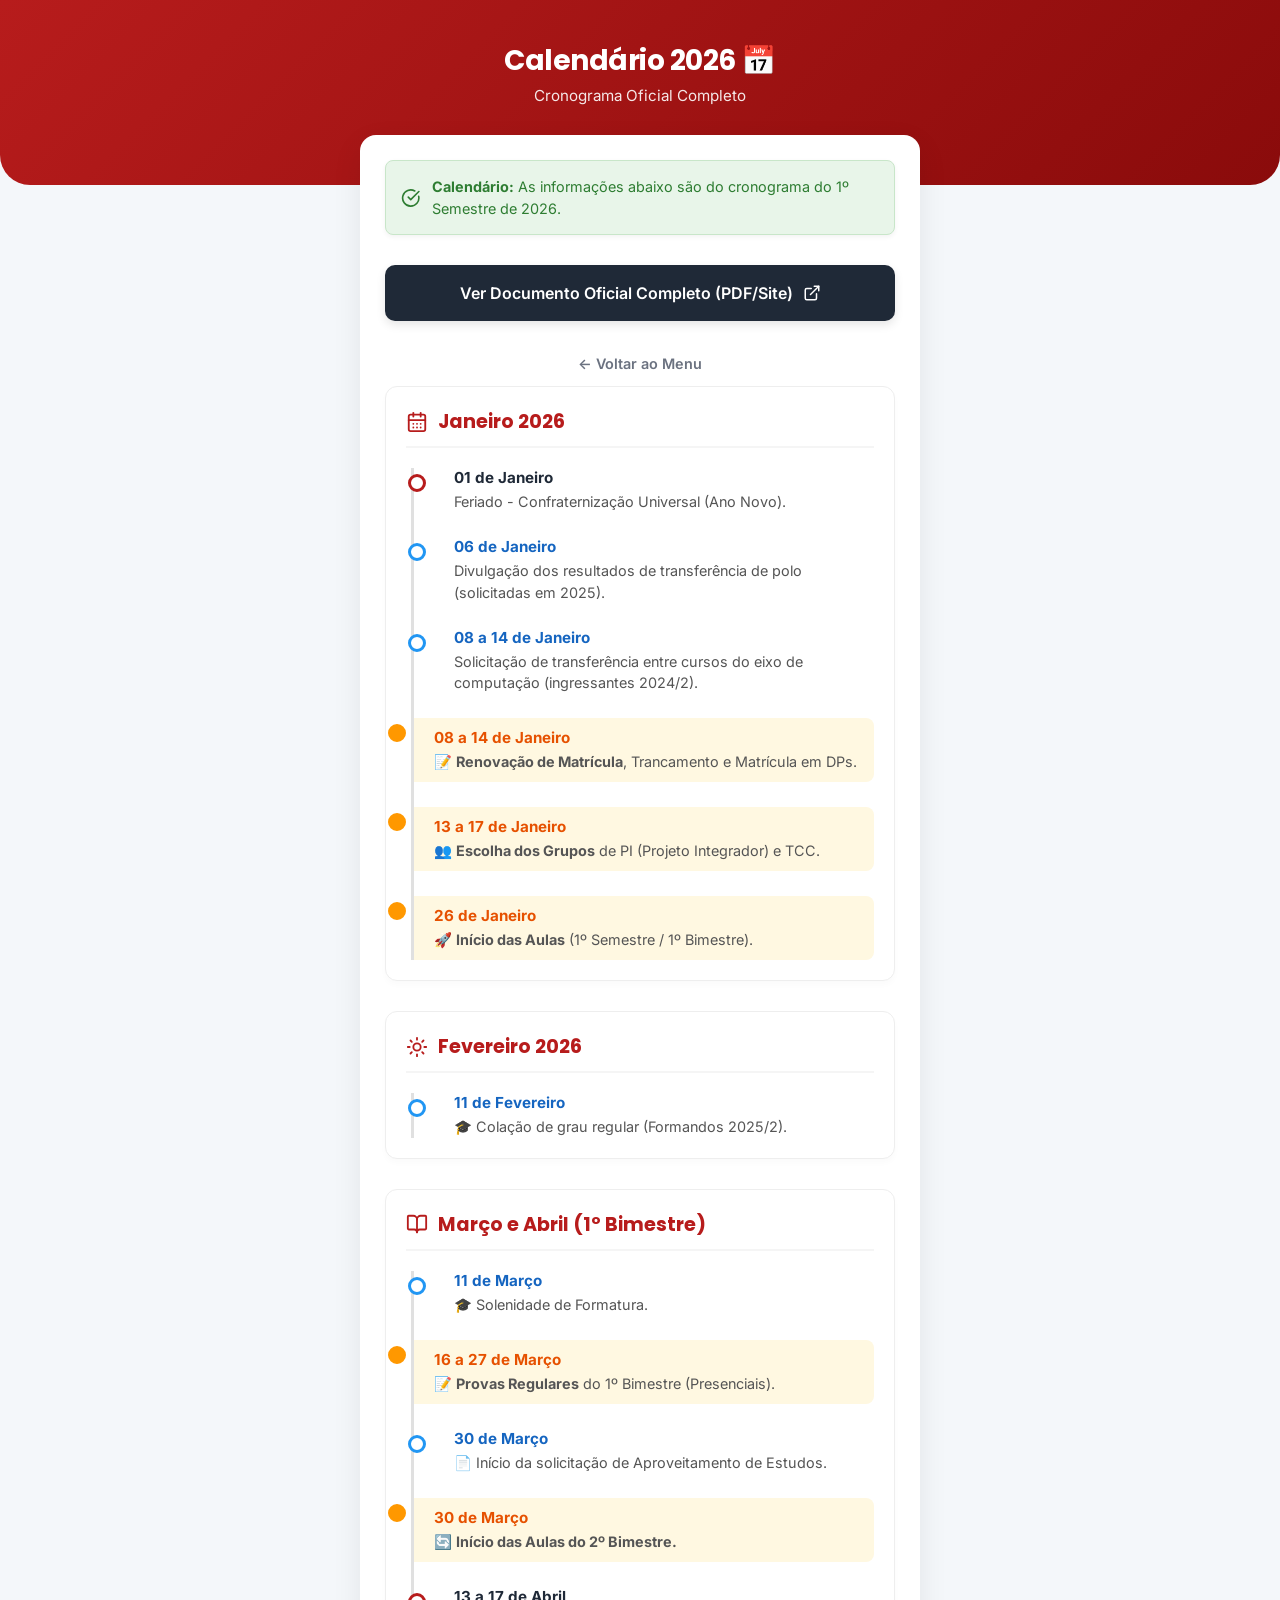
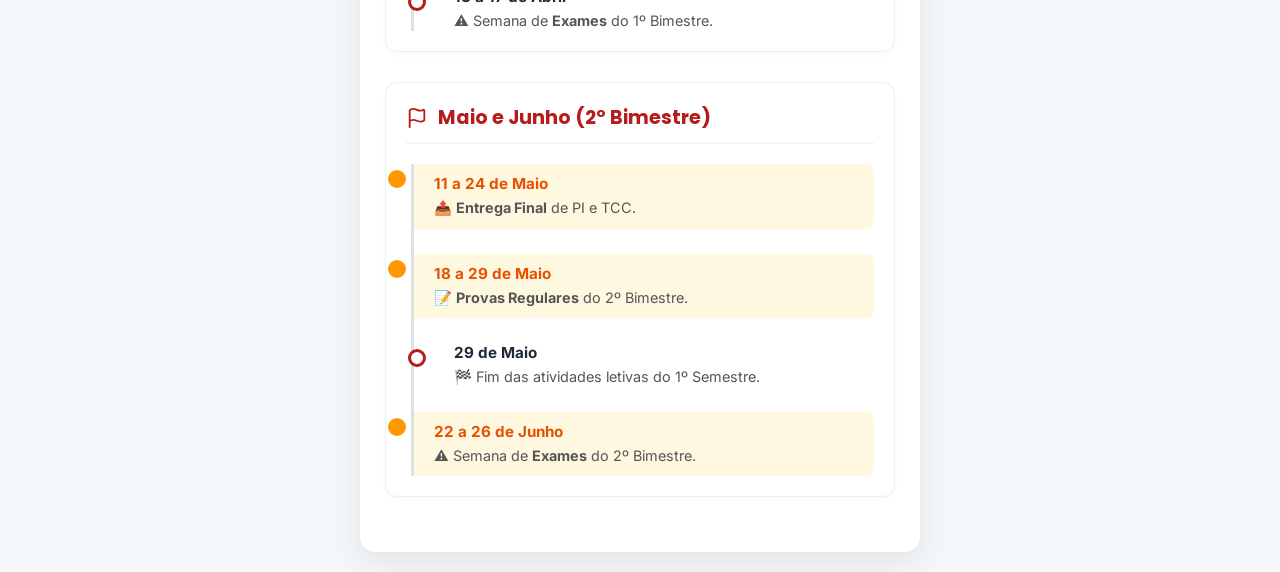
==== UniPWA/calendario.html @ aa764509 "Add files via upload" ====
<!DOCTYPE html>
<html lang="pt-br">
<head>
    <meta charset="UTF-8">
    <meta name="viewport" content="width=device-width, initial-scale=1.0">
    
    <title>Calendário Acadêmico Univesp 2026 - Datas, Prazos e Matrículas</title>
    <meta name="description" content="Calendário Acadêmico 2026 da Univesp completo. Datas de renovação de matrícula, escolha de grupos de PI, provas, exames e início das aulas.">
    <meta name="keywords" content="Calendário Univesp 2026, Renovação de Matrícula Univesp, Datas Provas, Escolha Grupo PI, Início Aulas 2026">
    <meta name="author" content="Univesp Calculadora">
    <meta name="robots" content="index, follow">
    <link rel="canonical" href="https://univespcalculadora.netlify.app/calendario.html">

    <meta property="og:type" content="article">
    <meta property="og:url" content="https://univespcalculadora.netlify.app/calendario.html">
    <meta property="og:title" content="Calendário Univesp 2026 - Oficial e Completo">
    <meta property="og:description" content="Confira todas as datas: Matrículas, PI, Provas e Exames de 2026.">
    <meta property="og:image" content="https://univespcalculadora.netlify.app/Univesplogo.webp">

    <link rel="icon" type="image/webp" href="Univesplogo.webp">
    <meta name="theme-color" content="#b71c1c">

    <link rel="preconnect" href="https://fonts.googleapis.com">
    <link href="https://fonts.googleapis.com/css2?family=Inter:wght@400;500;600&family=Poppins:wght@500;600;700&display=swap" rel="stylesheet">

    <script src="lucide.js"></script>
    <link rel="stylesheet" href="style.css">

    <style>
        /* CSS ESPECÍFICO DO CALENDÁRIO */
        
        .alert-box {
            background-color: #e8f5e9;
            border: 1px solid #c8e6c9;
            color: #2e7d32;
            padding: 15px;
            border-radius: 8px;
            font-size: 0.9rem;
            display: flex;
            gap: 12px;
            align-items: center;
            margin-bottom: 30px;
            text-align: left;
            line-height: 1.5;
            box-shadow: 0 2px 5px rgba(0,0,0,0.05);
        }

        .bimestre-block {
            background: #fff;
            border: 1px solid #eee;
            border-radius: 12px;
            padding: 20px;
            margin-bottom: 30px;
            text-align: left;
            box-shadow: 0 4px 6px rgba(0,0,0,0.02);
        }

        .bimestre-header {
            display: flex;
            align-items: center;
            gap: 10px;
            margin-bottom: 20px;
            color: var(--primary);
            font-family: 'Poppins', sans-serif;
            font-weight: 700;
            font-size: 1.2rem;
            border-bottom: 2px solid #f5f5f5;
            padding-bottom: 10px;
        }

        .timeline {
            position: relative;
            padding-left: 20px;
            border-left: 3px solid #e0e0e0;
            margin-left: 5px;
        }

        .event-item {
            position: relative;
            margin-bottom: 25px;
            padding-left: 20px;
        }
        
        .event-item:last-child { margin-bottom: 0; }

        /* Marcador da linha do tempo */
        .event-item::before {
            content: '';
            position: absolute;
            left: -26px;
            top: 6px;
            width: 12px;
            height: 12px;
            background-color: #fff;
            border: 3px solid var(--primary);
            border-radius: 50%;
            z-index: 2;
        }

        .event-date {
            font-weight: 700;
            font-size: 0.95rem;
            color: var(--text-main);
            display: block;
            margin-bottom: 4px;
        }

        .event-desc {
            font-size: 0.9rem;
            color: #555;
            line-height: 1.4;
        }

        /* Tipos de Eventos */
        .event-item.important::before {
            background-color: #ff9800;
            border-color: #ff9800;
        }
        .event-item.important .event-date { color: #e65100; }
        .event-item.important { background-color: #fff8e1; padding: 10px 10px 10px 20px; border-radius: 0 8px 8px 0; margin-left: -20px; width: calc(100% + 20px); }

        .event-item.admin::before { border-color: #2196f3; }
        .event-item.admin .event-date { color: #1565c0; }

        .btn-official {
            background-color: var(--text-main);
            color: white;
            width: 100%;
            padding: 16px;
            border-radius: 10px;
            font-weight: 600;
            display: flex;
            align-items: center;
            justify-content: center;
            gap: 10px;
            text-decoration: none;
            margin-top: 30px;
            transition: all 0.2s;
            box-shadow: 0 4px 10px rgba(0,0,0,0.1);
        }
        .btn-official:hover { background-color: #000; transform: translateY(-2px); }
    </style>

    <script type="application/ld+json">
    {
      "@context": "https://schema.org",
      "@type": "Schedule",
      "name": "Calendário Acadêmico Univesp 2026",
      "description": "Cronograma oficial completo do ano letivo 2026 da Univesp.",
      "event": [
        { "@type": "EducationEvent", "name": "Ano Novo", "startDate": "2026-01-01", "description": "Feriado Nacional" },
        { "@type": "EducationEvent", "name": "Resultados Transferência Polo", "startDate": "2026-01-06", "description": "Divulgação dos resultados" },
        { "@type": "EducationEvent", "name": "Renovação de Matrícula e DPs", "startDate": "2026-01-08", "endDate": "2026-01-14", "description": "Prazo administrativo importante" },
        { "@type": "EducationEvent", "name": "Escolha de Grupos PI/TCC", "startDate": "2026-01-13", "endDate": "2026-01-17", "description": "Definição de grupos" },
        { "@type": "EducationEvent", "name": "Colação de Grau 2025/1", "startDate": "2026-01-21", "description": "Colação de grau extraordinária" },
        { "@type": "EducationEvent", "name": "Início das Aulas 2026", "startDate": "2026-01-26", "description": "Início do 1º Semestre Letivo" },
        { "@type": "EducationEvent", "name": "Provas Regulares 1º Bimestre", "startDate": "2026-03-16", "endDate": "2026-03-27", "description": "Avaliações presenciais do 1º bimestre" },
        { "@type": "EducationEvent", "name": "Provas Regulares 2º Bimestre", "startDate": "2026-05-18", "endDate": "2026-05-29", "description": "Avaliações presenciais do 2º bimestre" }
      ]
    }
    </script>
    
    <script>
      window.OneSignalDeferred = window.OneSignalDeferred || [];
      OneSignalDeferred.push(function(OneSignal) {
        OneSignal.init({
          appId: "c322be8d-cbcd-40a0-b928-5b3fff29e3ed",
          safari_web_id: "web.onesignal.auto.xxxxx",
          notifyButton: {
            enable: true,
            size: 'medium',
            theme: 'default',
            position: 'bottom-right',
            showCredit: false,
            text: {
                'tip.state.unsubscribed': 'Receber lembretes de prazos',
                'tip.state.subscribed': 'Você está inscrito nos lembretes',
                'tip.state.blocked': 'Você bloqueou as notificações',
                'message.action.subscribed': 'Obrigado por se inscrever!',
                'message.action.resubscribed': 'Você está inscrito novamente.',
                'message.action.unsubscribed': 'Você não receberá mais lembretes.',
                'dialog.main.title': 'Gerenciar Notificações',
                'dialog.main.button.subscribe': 'INSCREVER',
                'dialog.main.button.unsubscribe': 'SAIR',
                'dialog.blocked.title': 'Desbloquear Notificações',
                'dialog.blocked.message': 'Siga as instruções para permitir as notificações.'
            }
          },
          allowLocalhostAsSecureOrigin: true,
        });
      });
    </script>

    <script async src="https://www.googletagmanager.com/gtag/js?id=G-JT80KW5HKK"></script>
    <script>
      window.dataLayer = window.dataLayer || [];
      function gtag(){dataLayer.push(arguments);}
      gtag('js', new Date());

      gtag('config', 'G-JT80KW5HKK');

      window.addEventListener('appinstalled', () => {
        gtag('event', 'pwa_install', { 
            'event_category': 'App', 
            'event_label': 'Instalacao_Sucesso',
            'value': 1
        });
      });
    </script>



</head>
<body>

    <header>
        <h1>Calendário 2026 📅</h1>
        <p>Cronograma Oficial Completo</p>
    </header>

    <div class="container">
        <div class="calc-container">

            <div class="alert-box">
                <i data-lucide="check-circle" width="24"></i>
                <div>
                    <strong>Calendário:</strong> As informações abaixo são do cronograma do 1º Semestre de 2026.
                </div>
            </div>

            <a href="https://apps.univesp.br/manual-do-aluno/calendario-academico/2026/" target="_blank" class="btn-official">
                Ver Documento Oficial Completo (PDF/Site) <i data-lucide="external-link" width="18"></i>
            </a>

            <button onclick="window.location.href='index.html'" class="btn-back">← Voltar ao Menu</button>

            <div class="bimestre-block">
                <div class="bimestre-header">
                    <i data-lucide="calendar-days" width="22"></i>
                    Janeiro 2026
                </div>
                <div class="timeline">
                    <div class="event-item">
                        <span class="event-date">01 de Janeiro</span>
                        <span class="event-desc">Feriado - Confraternização Universal (Ano Novo).</span>
                    </div>
                    <div class="event-item admin">
                        <span class="event-date">06 de Janeiro</span>
                        <span class="event-desc">Divulgação dos resultados de transferência de polo (solicitadas em 2025).</span>
                    </div>
                    <div class="event-item admin">
                        <span class="event-date">08 a 14 de Janeiro</span>
                        <span class="event-desc">Solicitação de transferência entre cursos do eixo de computação (ingressantes 2024/2).</span>
                    </div>
                    <div class="event-item important">
                        <span class="event-date">08 a 14 de Janeiro</span>
                        <span class="event-desc">📝 <strong>Renovação de Matrícula</strong>, Trancamento e Matrícula em DPs.</span>
                    </div>
                    <div class="event-item important">
                        <span class="event-date">13 a 17 de Janeiro</span>
                        <span class="event-desc">👥 <strong>Escolha dos Grupos</strong> de PI (Projeto Integrador) e TCC.</span>
                    </div>
                    <div class="event-item important">
                        <span class="event-date">26 de Janeiro</span>
                        <span class="event-desc">🚀 <strong>Início das Aulas</strong> (1º Semestre / 1º Bimestre).</span>
                    </div>
                </div>
            </div>

            <div class="bimestre-block">
                <div class="bimestre-header">
                    <i data-lucide="sun" width="22"></i>
                    Fevereiro 2026
                </div>
                <div class="timeline">
                    <div class="event-item admin">
                        <span class="event-date">11 de Fevereiro</span>
                        <span class="event-desc">🎓 Colação de grau regular (Formandos 2025/2).</span>
                    </div>
                </div>
            </div>

            <div class="bimestre-block">
                <div class="bimestre-header">
                    <i data-lucide="book-open" width="22"></i>
                    Março e Abril (1º Bimestre)
                </div>
                <div class="timeline">
                    <div class="event-item admin">
                        <span class="event-date">11 de Março</span>
                        <span class="event-desc">🎓 Solenidade de Formatura.</span>
                    </div>
                    <div class="event-item important">
                        <span class="event-date">16 a 27 de Março</span>
                        <span class="event-desc">📝 <strong>Provas Regulares</strong> do 1º Bimestre (Presenciais).</span>
                    </div>
                    <div class="event-item admin">
                        <span class="event-date">30 de Março</span>
                        <span class="event-desc">📄 Início da solicitação de Aproveitamento de Estudos.</span>
                    </div>
                    <div class="event-item important">
                        <span class="event-date">30 de Março</span>
                        <span class="event-desc">🔄 <strong>Início das Aulas do 2º Bimestre.</strong></span>
                    </div>
                    <div class="event-item">
                        <span class="event-date">13 a 17 de Abril</span>
                        <span class="event-desc">⚠️ Semana de <strong>Exames</strong> do 1º Bimestre.</span>
                    </div>
                </div>
            </div>

            <div class="bimestre-block">
                <div class="bimestre-header">
                    <i data-lucide="flag" width="22"></i>
                    Maio e Junho (2º Bimestre)
                </div>
                <div class="timeline">
                    <div class="event-item important">
                        <span class="event-date">11 a 24 de Maio</span>
                        <span class="event-desc">📤 <strong>Entrega Final</strong> de PI e TCC.</span>
                    </div>
                    <div class="event-item important">
                        <span class="event-date">18 a 29 de Maio</span>
                        <span class="event-desc">📝 <strong>Provas Regulares</strong> do 2º Bimestre.</span>
                    </div>
                    <div class="event-item">
                        <span class="event-date">29 de Maio</span>
                        <span class="event-desc">🏁 Fim das atividades letivas do 1º Semestre.</span>
                    </div>
                    <div class="event-item important">
                        <span class="event-date">22 a 26 de Junho</span>
                        <span class="event-desc">⚠️ Semana de <strong>Exames</strong> do 2º Bimestre.</span>
                    </div>
                </div>
            </div>

        </div>
    </div>

    <script>
    lucide.createIcons();
    </script>

</body>
</html>
---- UniPWA/style.css ----
:root {
    --primary: #b71c1c;
    --primary-gradient: linear-gradient(135deg, #b71c1c 0%, #8a0b0b 100%);
    --secondary: #ff5252;
    --bg-color: #f4f7fa;
    --card-bg: #ffffff;
    --text-main: #1f2937;
    --text-muted: #6b7280;
    --shadow-sm: 0 2px 8px rgba(0,0,0,0.04);
    --shadow-md: 0 10px 30px rgba(0,0,0,0.08);
    --radius: 16px;
    --success-bg: #d4edda;
    --success-text: #155724;
    --error-bg: #f8d7da;
    --error-text: #721c24;
}

* { box-sizing: border-box; margin: 0; padding: 0; -webkit-tap-highlight-color: transparent; }

body {
    font-family: 'Inter', sans-serif;
    background-color: var(--bg-color);
    color: var(--text-main);
    min-height: 100vh;
    display: flex;
    flex-direction: column;
}

/* --- Header Moderno (Ajustado para não sobrepor) --- */
header {
    background: var(--primary-gradient);
    color: white;
    /* Aumentei o ultimo valor (bottom) para 80px para dar espaço ao card */
    padding: 40px 24px 80px; 
    border-bottom-left-radius: 30px;
    border-bottom-right-radius: 30px;
    text-align: left;
    position: relative;
    z-index: 1;
}

header h1 { 
    font-family: 'Poppins', sans-serif;
    font-size: 1.75rem; 
    font-weight: 700;
    margin-bottom: 4px;
    letter-spacing: -0.5px;
}

header p { opacity: 0.9; font-size: 0.95rem; font-weight: 400; }

/* --- Containers --- */
.container {
    flex: 1;
    padding: 0 20px 20px;
    max-width: 600px;
    margin: -40px auto 0; /* Puxa o conteúdo um pouco pra cima */
    width: 100%;
    position: relative;
    z-index: 2;
}

/* Container específico para calculadoras */
.calc-container {
    background-color: var(--card-bg);
    padding: 25px;
    border-radius: var(--radius);
    box-shadow: var(--shadow-md);
    text-align: center;
    /* REMOVIDO o margin-top negativo extra que causava o bug */
    margin-top: 0; 
}

/* --- Menu (Mantido) --- */
#install-btn { display: none; background: #10b981; color: white; border: none; padding: 16px; border-radius: var(--radius); width: 100%; margin-bottom: 20px; font-family: 'Poppins', sans-serif; font-weight: 600; cursor: pointer; box-shadow: 0 8px 20px rgba(16, 185, 129, 0.3); align-items: center; justify-content: center; gap: 10px; transition: transform 0.2s; animation: pulse 2s infinite; }
@keyframes pulse { 0% { box-shadow: 0 0 0 0 rgba(16, 185, 129, 0.4); } 70% { box-shadow: 0 0 0 10px rgba(16, 185, 129, 0); } 100% { box-shadow: 0 0 0 0 rgba(16, 185, 129, 0); } }
#install-btn:active { transform: scale(0.98); }

.menu-grid { display: grid; grid-template-columns: repeat(2, 1fr); gap: 16px; }
.menu-item { background: var(--card-bg); border-radius: var(--radius); padding: 24px 16px; text-decoration: none; color: var(--text-main); display: flex; flex-direction: column; align-items: center; justify-content: center; box-shadow: var(--shadow-sm); border: 1px solid rgba(255,255,255,0.5); transition: all 0.3s cubic-bezier(0.25, 0.8, 0.25, 1); text-align: center; height: 140px; position: relative; overflow: hidden; }
.menu-item:hover { transform: translateY(-5px); box-shadow: var(--shadow-md); }
.menu-item:active { transform: scale(0.98); }
.icon-box { width: 50px; height: 50px; background: #fff0f0; border-radius: 14px; display: flex; align-items: center; justify-content: center; margin-bottom: 12px; transition: background 0.3s; }
.menu-item i { color: var(--primary); stroke-width: 2.5px; }
.menu-item span { font-weight: 600; font-size: 0.85rem; line-height: 1.3; color: var(--text-main); }
.menu-item small { display: block; font-weight: 400; color: var(--text-muted); font-size: 0.75rem; margin-top: 2px; }
.menu-item.ava .icon-box { background: #fff3e0; } .menu-item.ava i { color: #f57c00; }
.menu-item.sei .icon-box { background: #e3f2fd; } .menu-item.sei i { color: #1976d2; }
.menu-item.sae .icon-box { background: #f3e5f5; } .menu-item.sae i { color: #9c27b0; }

footer { text-align: center; padding: 30px 20px; font-size: 0.75rem; color: var(--text-muted); margin-top: auto; }
footer a { color: var(--primary); text-decoration: none; }

@media (min-width: 600px) {
    .menu-grid { grid-template-columns: repeat(3, 1fr); }
    header { text-align: center; padding-bottom: 80px; } /* Ajuste Desktop */
    .container { margin-top: -50px; }
}

/* --- Elementos da Calculadora --- */

/* Botão de Ajuda */
.btn-help-link {
    background: none; border: none; color: var(--primary); font-size: 0.85rem; font-weight: 600; cursor: pointer; display: inline-flex; align-items: center; gap: 6px; margin-bottom: 20px; padding: 8px 12px; border-radius: 8px; background-color: #fff0f0; transition: background 0.2s;
}
.btn-help-link:hover { background-color: #ffe0e0; }

.input-group { text-align: left; margin-bottom: 15px; }
.input-group label { display: block; font-weight: 600; margin-bottom: 6px; color: var(--text-main); font-size: 0.9rem; }
.input-group input { width: 100%; padding: 14px; border: 1px solid #e5e7eb; border-radius: 10px; font-size: 16px; box-sizing: border-box; background-color: #f9fafb; transition: border-color 0.2s; }
.input-group input:focus { outline: none; border-color: var(--primary); background-color: white; }

.btn-calc, .btn-simular, .btn-back { width: 100%; padding: 14px; border: none; border-radius: 10px; font-size: 1rem; font-weight: 600; cursor: pointer; margin-top: 10px; font-family: 'Inter', sans-serif; transition: opacity 0.2s; }
.btn-calc { background-color: var(--primary); color: white; }
.btn-simular { background-color: #ffb74d; color: #4e342e; }
.btn-back { background: transparent; color: var(--text-muted); margin-top: 20px; font-size: 0.9rem; }
.btn-calc:active, .btn-simular:active { opacity: 0.8; }

#resultado { margin-top: 20px; padding: 15px; border-radius: 10px; display: none; line-height: 1.5; }
.aprovado { background-color: var(--success-bg); color: var(--success-text); border: 1px solid #c3e6cb; }
.reprovado { background-color: var(--error-bg); color: var(--error-text); border: 1px solid #f5c6cb; }

/* --- MODAL (POPUP) --- */
.modal-overlay { display: none; position: fixed; top: 0; left: 0; width: 100%; height: 100%; background: rgba(0, 0, 0, 0.6); z-index: 1000; align-items: center; justify-content: center; padding: 20px; backdrop-filter: blur(3px); }
.modal-content { background: white; width: 100%; max-width: 500px; border-radius: 20px; padding: 24px; position: relative; max-height: 90vh; overflow-y: auto; box-shadow: 0 20px 40px rgba(0,0,0,0.2); animation: slideUp 0.3s ease-out; }
@keyframes slideUp { from { transform: translateY(20px); opacity: 0; } to { transform: translateY(0); opacity: 1; } }
.modal-header { display: flex; justify-content: space-between; align-items: center; margin-bottom: 16px; border-bottom: 1px solid #eee; padding-bottom: 10px; }
.modal-header h3 { font-size: 1.1rem; color: var(--text-main); font-weight: 700; }
.close-modal { background: none; border: none; font-size: 1.5rem; color: var(--text-muted); cursor: pointer; line-height: 1; }
.modal-body p { margin-bottom: 8px; font-weight: 600; color: var(--primary); font-size: 0.9rem; margin-top: 12px; }
.tutorial-img { width: 100%; border-radius: 8px; border: 1px solid #eee; margin-bottom: 5px; }


/* Botão de Instalar (PWA) */
#install-btn {
    display: none; /* Começa oculto, o JS torna visível se for instalável */
    background: #10b981; /* Verde */
    color: white;
    border: none;
    padding: 16px;
    border-radius: var(--radius);
    width: 100%;
    margin-bottom: 20px;
    font-family: 'Poppins', sans-serif;
    font-weight: 600;
    cursor: pointer;
    box-shadow: 0 8px 20px rgba(16, 185, 129, 0.3);
    align-items: center; /* Alinha ícone e texto */
    justify-content: center;
    gap: 10px;
    transition: transform 0.2s;
    animation: pulse 2s infinite;
}

/* Animação de pulso suave */
@keyframes pulse {
    0% { box-shadow: 0 0 0 0 rgba(16, 185, 129, 0.4); }
    70% { box-shadow: 0 0 0 10px rgba(16, 185, 129, 0); }
    100% { box-shadow: 0 0 0 0 rgba(16, 185, 129, 0); }
}

#install-btn:active { transform: scale(0.98); }
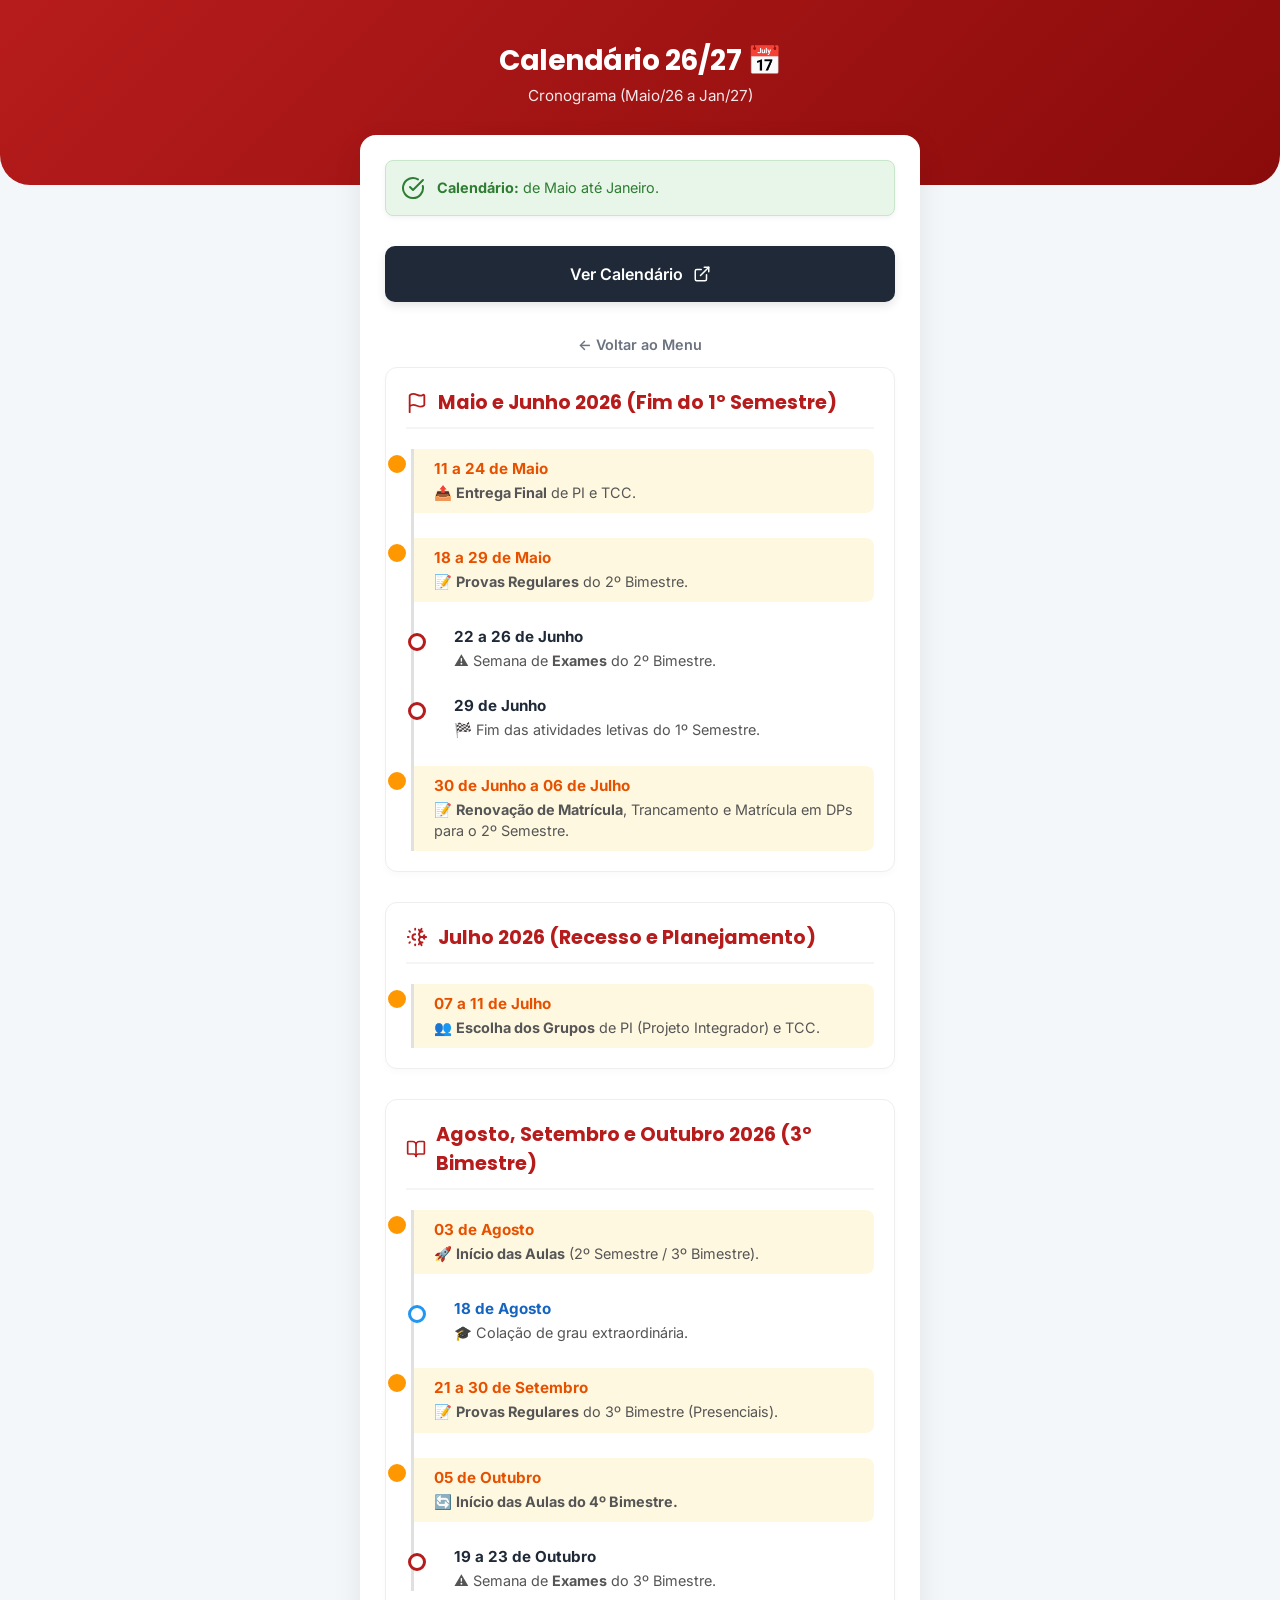
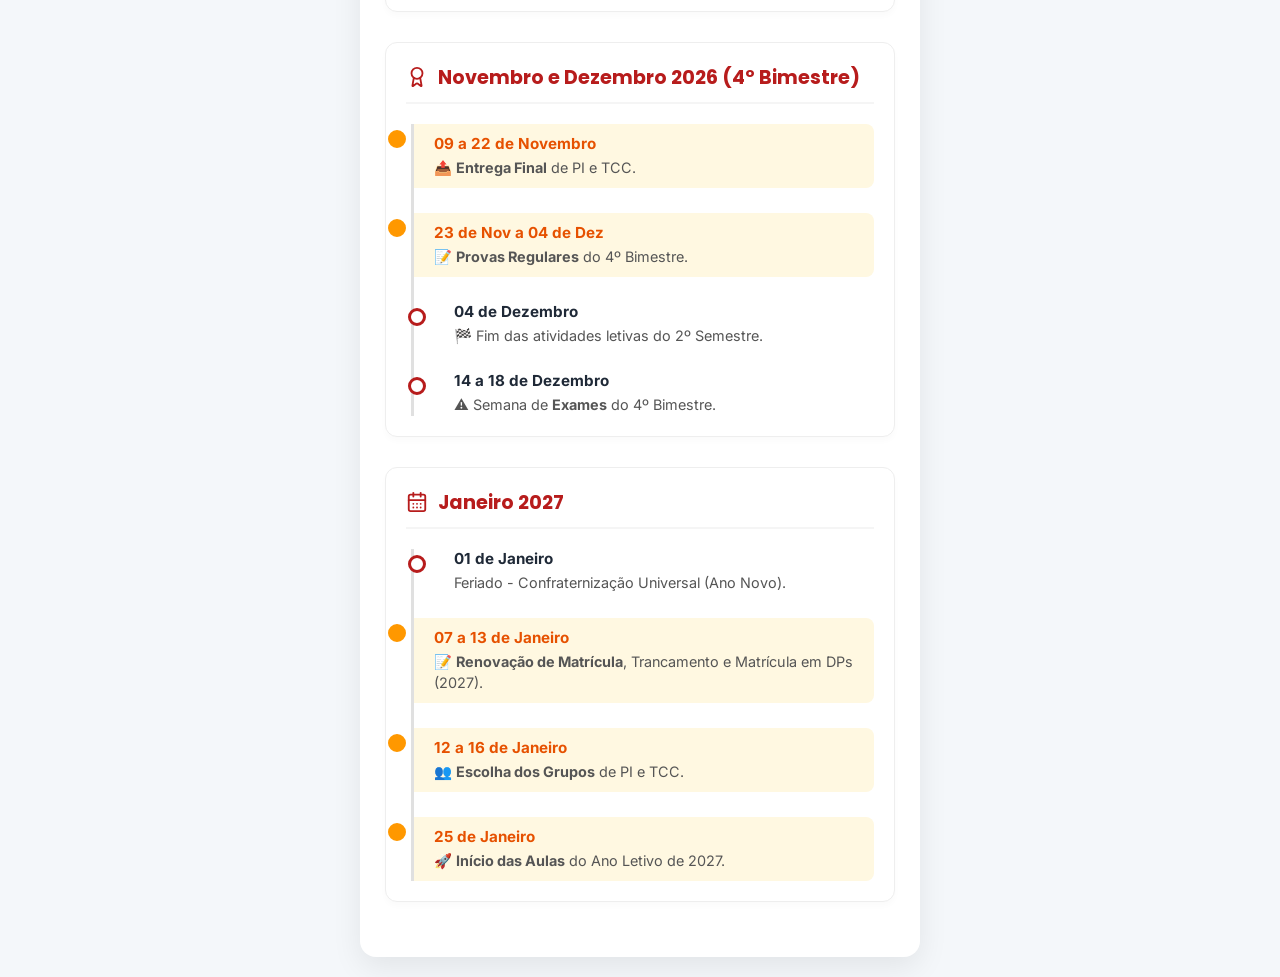
==== commit 84d4114b: "Add files via upload" ====
--- a/UniPWA/calendario.html
+++ b/UniPWA/calendario.html
@@ -4,17 +4,17 @@
     <meta charset="UTF-8">
     <meta name="viewport" content="width=device-width, initial-scale=1.0">
     
-    <title>Calendário Acadêmico Univesp 2026 - Datas, Prazos e Matrículas</title>
-    <meta name="description" content="Calendário Acadêmico 2026 da Univesp completo. Datas de renovação de matrícula, escolha de grupos de PI, provas, exames e início das aulas.">
-    <meta name="keywords" content="Calendário Univesp 2026, Renovação de Matrícula Univesp, Datas Provas, Escolha Grupo PI, Início Aulas 2026">
+    <title>Calendário Acadêmico Univesp 26/27 - Datas, Prazos e Matrículas</title>
+    <meta name="description" content="Calendário Acadêmico 2026/2027 da Univesp completo. Datas de renovação de matrícula, escolha de grupos de PI, provas, exames e início das aulas.">
+    <meta name="keywords" content="Calendário Univesp 2026, Calendário Univesp 2027, Renovação de Matrícula Univesp, Datas Provas, Escolha Grupo PI, Início Aulas">
     <meta name="author" content="Univesp Calculadora">
     <meta name="robots" content="index, follow">
     <link rel="canonical" href="https://univespcalculadora.netlify.app/calendario.html">
 
     <meta property="og:type" content="article">
     <meta property="og:url" content="https://univespcalculadora.netlify.app/calendario.html">
-    <meta property="og:title" content="Calendário Univesp 2026 - Oficial e Completo">
-    <meta property="og:description" content="Confira todas as datas: Matrículas, PI, Provas e Exames de 2026.">
+    <meta property="og:title" content="Calendário Univesp 26/27 - Oficial e Completo">
+    <meta property="og:description" content="Confira todas as datas: Matrículas, PI, Provas e Exames a partir de Maio de 2026 até Janeiro de 2027.">
     <meta property="og:image" content="https://univespcalculadora.netlify.app/Univesplogo.webp">
 
     <link rel="icon" type="image/webp" href="Univesplogo.webp">
@@ -145,17 +145,17 @@
     {
       "@context": "https://schema.org",
       "@type": "Schedule",
-      "name": "Calendário Acadêmico Univesp 2026",
-      "description": "Cronograma oficial completo do ano letivo 2026 da Univesp.",
+      "name": "Calendário Acadêmico Univesp 26/27",
+      "description": "Cronograma projetado do ano letivo de Maio de 2026 a Janeiro de 2027.",
       "event": [
-        { "@type": "EducationEvent", "name": "Ano Novo", "startDate": "2026-01-01", "description": "Feriado Nacional" },
-        { "@type": "EducationEvent", "name": "Resultados Transferência Polo", "startDate": "2026-01-06", "description": "Divulgação dos resultados" },
-        { "@type": "EducationEvent", "name": "Renovação de Matrícula e DPs", "startDate": "2026-01-08", "endDate": "2026-01-14", "description": "Prazo administrativo importante" },
-        { "@type": "EducationEvent", "name": "Escolha de Grupos PI/TCC", "startDate": "2026-01-13", "endDate": "2026-01-17", "description": "Definição de grupos" },
-        { "@type": "EducationEvent", "name": "Colação de Grau 2025/1", "startDate": "2026-01-21", "description": "Colação de grau extraordinária" },
-        { "@type": "EducationEvent", "name": "Início das Aulas 2026", "startDate": "2026-01-26", "description": "Início do 1º Semestre Letivo" },
-        { "@type": "EducationEvent", "name": "Provas Regulares 1º Bimestre", "startDate": "2026-03-16", "endDate": "2026-03-27", "description": "Avaliações presenciais do 1º bimestre" },
-        { "@type": "EducationEvent", "name": "Provas Regulares 2º Bimestre", "startDate": "2026-05-18", "endDate": "2026-05-29", "description": "Avaliações presenciais do 2º bimestre" }
+        { "@type": "EducationEvent", "name": "Entrega Final PI", "startDate": "2026-05-11", "endDate": "2026-05-24", "description": "Entrega final 1º semestre" },
+        { "@type": "EducationEvent", "name": "Provas 2º Bimestre", "startDate": "2026-05-18", "endDate": "2026-05-29", "description": "Avaliações presenciais" },
+        { "@type": "EducationEvent", "name": "Renovação 2º Semestre", "startDate": "2026-06-30", "endDate": "2026-07-06", "description": "Matrículas para 2026/2" },
+        { "@type": "EducationEvent", "name": "Início Aulas 2º Semestre", "startDate": "2026-08-03", "description": "Volta às aulas" },
+        { "@type": "EducationEvent", "name": "Provas 3º Bimestre", "startDate": "2026-09-21", "endDate": "2026-09-30", "description": "Avaliações presenciais" },
+        { "@type": "EducationEvent", "name": "Provas 4º Bimestre", "startDate": "2026-11-23", "endDate": "2026-12-04", "description": "Avaliações finais de 2026" },
+        { "@type": "EducationEvent", "name": "Ano Novo 2027", "startDate": "2027-01-01", "description": "Feriado Nacional" },
+        { "@type": "EducationEvent", "name": "Início Aulas 2027", "startDate": "2027-01-25", "description": "Início do 1º Semestre de 2027" }
       ]
     }
     </script>
@@ -208,14 +208,12 @@
       });
     </script>
 
-
-
 </head>
 <body>
 
     <header>
-        <h1>Calendário 2026 📅</h1>
-        <p>Cronograma Oficial Completo</p>
+        <h1>Calendário 26/27 📅</h1>
+        <p>Cronograma (Maio/26 a Jan/27)</p>
     </header>
 
     <div class="container">
@@ -224,112 +222,133 @@
             <div class="alert-box">
                 <i data-lucide="check-circle" width="24"></i>
                 <div>
-                    <strong>Calendário:</strong> As informações abaixo são do cronograma do 1º Semestre de 2026.
-                </div>
-            </div>
-
-            <a href="https://apps.univesp.br/manual-do-aluno/calendario-academico/2026/" target="_blank" class="btn-official">
-                Ver Documento Oficial Completo (PDF/Site) <i data-lucide="external-link" width="18"></i>
+                    <strong>Calendário:</strong> de Maio até Janeiro.
+                </div>
+            </div>
+
+            <a href="https://apps.univesp.br/manual-do-aluno/calendario-academico/" target="_blank" class="btn-official">
+                Ver Calendário <i data-lucide="external-link" width="18"></i>
             </a>
 
             <button onclick="window.location.href='index.html'" class="btn-back">← Voltar ao Menu</button>
 
             <div class="bimestre-block">
                 <div class="bimestre-header">
+                    <i data-lucide="flag" width="22"></i>
+                    Maio e Junho 2026 (Fim do 1º Semestre)
+                </div>
+                <div class="timeline">
+                    <div class="event-item important">
+                        <span class="event-date">11 a 24 de Maio</span>
+                        <span class="event-desc">📤 <strong>Entrega Final</strong> de PI e TCC.</span>
+                    </div>
+                    <div class="event-item important">
+                        <span class="event-date">18 a 29 de Maio</span>
+                        <span class="event-desc">📝 <strong>Provas Regulares</strong> do 2º Bimestre.</span>
+                    </div>
+                    <div class="event-item">
+                        <span class="event-date">22 a 26 de Junho</span>
+                        <span class="event-desc">⚠️ Semana de <strong>Exames</strong> do 2º Bimestre.</span>
+                    </div>
+                    <div class="event-item">
+                        <span class="event-date">29 de Junho</span>
+                        <span class="event-desc">🏁 Fim das atividades letivas do 1º Semestre.</span>
+                    </div>
+                    <div class="event-item important">
+                        <span class="event-date">30 de Junho a 06 de Julho</span>
+                        <span class="event-desc">📝 <strong>Renovação de Matrícula</strong>, Trancamento e Matrícula em DPs para o 2º Semestre.</span>
+                    </div>
+                </div>
+            </div>
+
+            <div class="bimestre-block">
+                <div class="bimestre-header">
+                    <i data-lucide="sun-snow" width="22"></i>
+                    Julho 2026 (Recesso e Planejamento)
+                </div>
+                <div class="timeline">
+                    <div class="event-item important">
+                        <span class="event-date">07 a 11 de Julho</span>
+                        <span class="event-desc">👥 <strong>Escolha dos Grupos</strong> de PI (Projeto Integrador) e TCC.</span>
+                    </div>
+                </div>
+            </div>
+
+            <div class="bimestre-block">
+                <div class="bimestre-header">
+                    <i data-lucide="book-open" width="22"></i>
+                    Agosto, Setembro e Outubro 2026 (3º Bimestre)
+                </div>
+                <div class="timeline">
+                    <div class="event-item important">
+                        <span class="event-date">03 de Agosto</span>
+                        <span class="event-desc">🚀 <strong>Início das Aulas</strong> (2º Semestre / 3º Bimestre).</span>
+                    </div>
+                    <div class="event-item admin">
+                        <span class="event-date">18 de Agosto</span>
+                        <span class="event-desc">🎓 Colação de grau extraordinária.</span>
+                    </div>
+                    <div class="event-item important">
+                        <span class="event-date">21 a 30 de Setembro</span>
+                        <span class="event-desc">📝 <strong>Provas Regulares</strong> do 3º Bimestre (Presenciais).</span>
+                    </div>
+                    <div class="event-item important">
+                        <span class="event-date">05 de Outubro</span>
+                        <span class="event-desc">🔄 <strong>Início das Aulas do 4º Bimestre.</strong></span>
+                    </div>
+                    <div class="event-item">
+                        <span class="event-date">19 a 23 de Outubro</span>
+                        <span class="event-desc">⚠️ Semana de <strong>Exames</strong> do 3º Bimestre.</span>
+                    </div>
+                </div>
+            </div>
+
+            <div class="bimestre-block">
+                <div class="bimestre-header">
+                    <i data-lucide="award" width="22"></i>
+                    Novembro e Dezembro 2026 (4º Bimestre)
+                </div>
+                <div class="timeline">
+                    <div class="event-item important">
+                        <span class="event-date">09 a 22 de Novembro</span>
+                        <span class="event-desc">📤 <strong>Entrega Final</strong> de PI e TCC.</span>
+                    </div>
+                    <div class="event-item important">
+                        <span class="event-date">23 de Nov a 04 de Dez</span>
+                        <span class="event-desc">📝 <strong>Provas Regulares</strong> do 4º Bimestre.</span>
+                    </div>
+                    <div class="event-item">
+                        <span class="event-date">04 de Dezembro</span>
+                        <span class="event-desc">🏁 Fim das atividades letivas do 2º Semestre.</span>
+                    </div>
+                    <div class="event-item">
+                        <span class="event-date">14 a 18 de Dezembro</span>
+                        <span class="event-desc">⚠️ Semana de <strong>Exames</strong> do 4º Bimestre.</span>
+                    </div>
+                </div>
+            </div>
+
+            <div class="bimestre-block">
+                <div class="bimestre-header">
                     <i data-lucide="calendar-days" width="22"></i>
-                    Janeiro 2026
+                    Janeiro 2027
                 </div>
                 <div class="timeline">
                     <div class="event-item">
                         <span class="event-date">01 de Janeiro</span>
                         <span class="event-desc">Feriado - Confraternização Universal (Ano Novo).</span>
                     </div>
-                    <div class="event-item admin">
-                        <span class="event-date">06 de Janeiro</span>
-                        <span class="event-desc">Divulgação dos resultados de transferência de polo (solicitadas em 2025).</span>
-                    </div>
-                    <div class="event-item admin">
-                        <span class="event-date">08 a 14 de Janeiro</span>
-                        <span class="event-desc">Solicitação de transferência entre cursos do eixo de computação (ingressantes 2024/2).</span>
-                    </div>
-                    <div class="event-item important">
-                        <span class="event-date">08 a 14 de Janeiro</span>
-                        <span class="event-desc">📝 <strong>Renovação de Matrícula</strong>, Trancamento e Matrícula em DPs.</span>
-                    </div>
-                    <div class="event-item important">
-                        <span class="event-date">13 a 17 de Janeiro</span>
-                        <span class="event-desc">👥 <strong>Escolha dos Grupos</strong> de PI (Projeto Integrador) e TCC.</span>
-                    </div>
-                    <div class="event-item important">
-                        <span class="event-date">26 de Janeiro</span>
-                        <span class="event-desc">🚀 <strong>Início das Aulas</strong> (1º Semestre / 1º Bimestre).</span>
-                    </div>
-                </div>
-            </div>
-
-            <div class="bimestre-block">
-                <div class="bimestre-header">
-                    <i data-lucide="sun" width="22"></i>
-                    Fevereiro 2026
-                </div>
-                <div class="timeline">
-                    <div class="event-item admin">
-                        <span class="event-date">11 de Fevereiro</span>
-                        <span class="event-desc">🎓 Colação de grau regular (Formandos 2025/2).</span>
-                    </div>
-                </div>
-            </div>
-
-            <div class="bimestre-block">
-                <div class="bimestre-header">
-                    <i data-lucide="book-open" width="22"></i>
-                    Março e Abril (1º Bimestre)
-                </div>
-                <div class="timeline">
-                    <div class="event-item admin">
-                        <span class="event-date">11 de Março</span>
-                        <span class="event-desc">🎓 Solenidade de Formatura.</span>
-                    </div>
-                    <div class="event-item important">
-                        <span class="event-date">16 a 27 de Março</span>
-                        <span class="event-desc">📝 <strong>Provas Regulares</strong> do 1º Bimestre (Presenciais).</span>
-                    </div>
-                    <div class="event-item admin">
-                        <span class="event-date">30 de Março</span>
-                        <span class="event-desc">📄 Início da solicitação de Aproveitamento de Estudos.</span>
-                    </div>
-                    <div class="event-item important">
-                        <span class="event-date">30 de Março</span>
-                        <span class="event-desc">🔄 <strong>Início das Aulas do 2º Bimestre.</strong></span>
-                    </div>
-                    <div class="event-item">
-                        <span class="event-date">13 a 17 de Abril</span>
-                        <span class="event-desc">⚠️ Semana de <strong>Exames</strong> do 1º Bimestre.</span>
-                    </div>
-                </div>
-            </div>
-
-            <div class="bimestre-block">
-                <div class="bimestre-header">
-                    <i data-lucide="flag" width="22"></i>
-                    Maio e Junho (2º Bimestre)
-                </div>
-                <div class="timeline">
-                    <div class="event-item important">
-                        <span class="event-date">11 a 24 de Maio</span>
-                        <span class="event-desc">📤 <strong>Entrega Final</strong> de PI e TCC.</span>
-                    </div>
-                    <div class="event-item important">
-                        <span class="event-date">18 a 29 de Maio</span>
-                        <span class="event-desc">📝 <strong>Provas Regulares</strong> do 2º Bimestre.</span>
-                    </div>
-                    <div class="event-item">
-                        <span class="event-date">29 de Maio</span>
-                        <span class="event-desc">🏁 Fim das atividades letivas do 1º Semestre.</span>
-                    </div>
-                    <div class="event-item important">
-                        <span class="event-date">22 a 26 de Junho</span>
-                        <span class="event-desc">⚠️ Semana de <strong>Exames</strong> do 2º Bimestre.</span>
+                    <div class="event-item important">
+                        <span class="event-date">07 a 13 de Janeiro</span>
+                        <span class="event-desc">📝 <strong>Renovação de Matrícula</strong>, Trancamento e Matrícula em DPs (2027).</span>
+                    </div>
+                    <div class="event-item important">
+                        <span class="event-date">12 a 16 de Janeiro</span>
+                        <span class="event-desc">👥 <strong>Escolha dos Grupos</strong> de PI e TCC.</span>
+                    </div>
+                    <div class="event-item important">
+                        <span class="event-date">25 de Janeiro</span>
+                        <span class="event-desc">🚀 <strong>Início das Aulas</strong> do Ano Letivo de 2027.</span>
                     </div>
                 </div>
             </div>
@@ -342,8 +361,4 @@
     </script>
 
 </body>
-</html>
-
-
-
-
+</html>
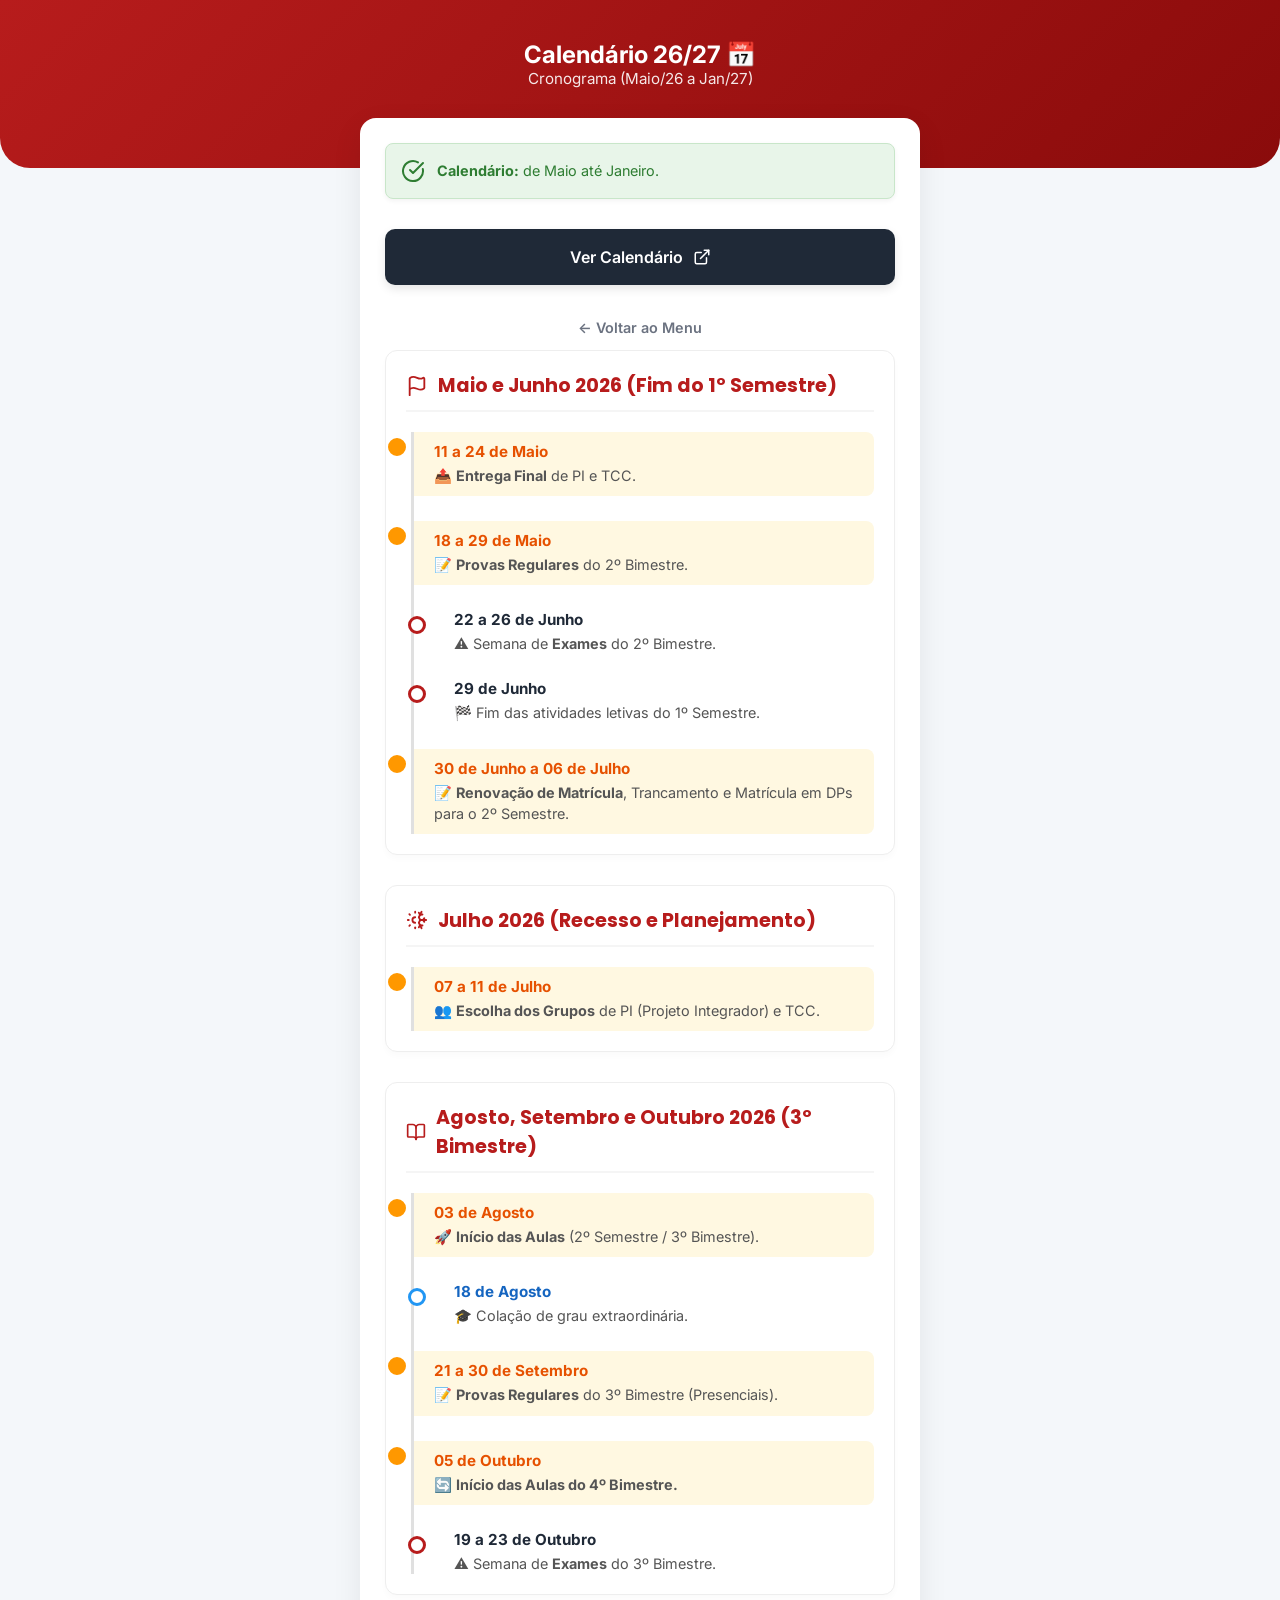
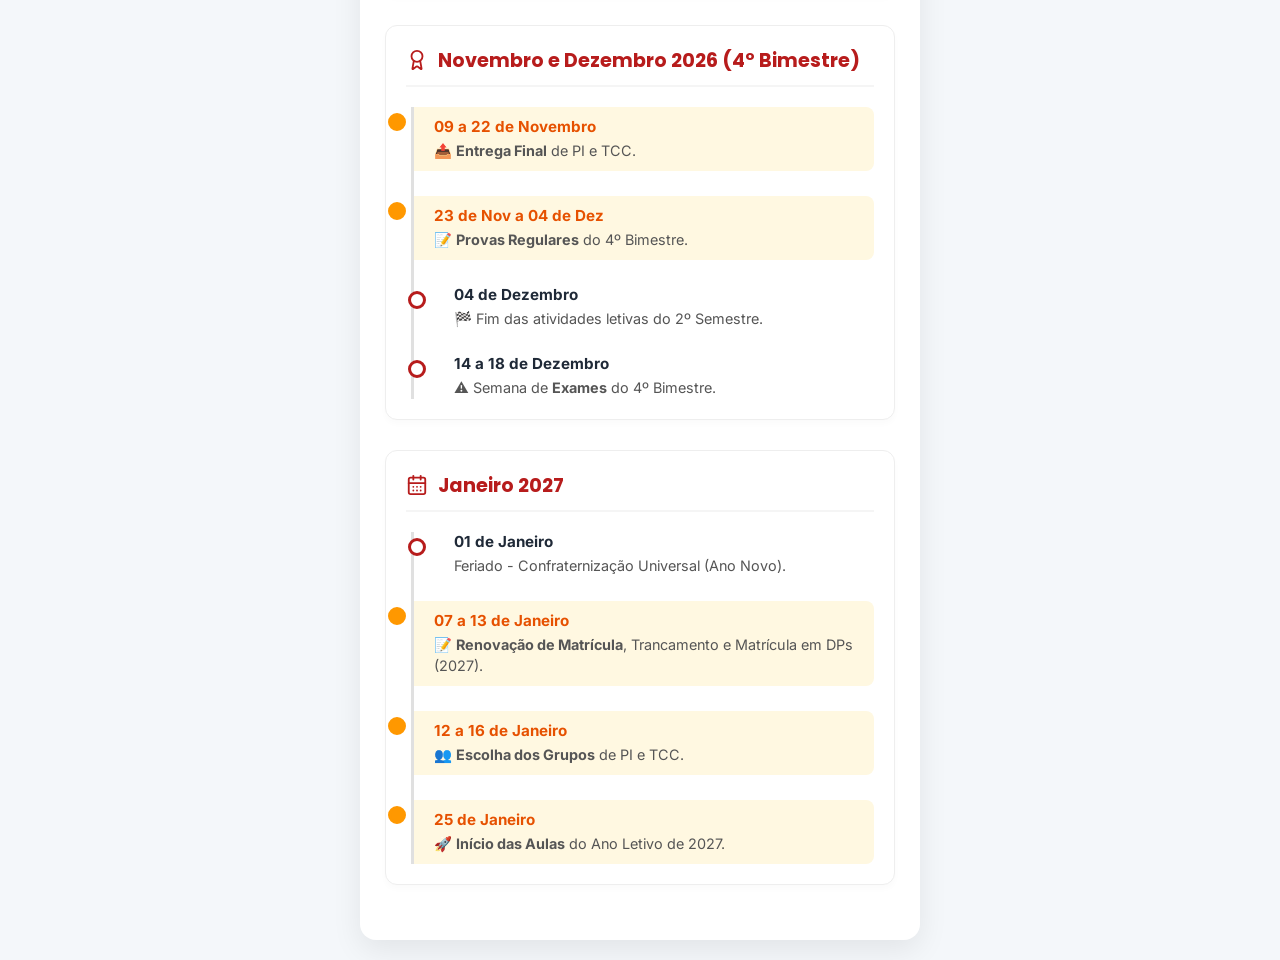
==== commit f22cda19: "Add files via upload" ====
--- a/UniPWA/calendario.html
+++ b/UniPWA/calendario.html
@@ -5,17 +5,23 @@
     <meta name="viewport" content="width=device-width, initial-scale=1.0">
     
     <title>Calendário Acadêmico Univesp 26/27 - Datas, Prazos e Matrículas</title>
-    <meta name="description" content="Calendário Acadêmico 2026/2027 da Univesp completo. Datas de renovação de matrícula, escolha de grupos de PI, provas, exames e início das aulas.">
-    <meta name="keywords" content="Calendário Univesp 2026, Calendário Univesp 2027, Renovação de Matrícula Univesp, Datas Provas, Escolha Grupo PI, Início Aulas">
+    <meta name="description" content="Calendário Acadêmico 2026/2027 da Univesp completo e não oficial. Acompanhe as datas de renovação de matrícula, escolha de grupos de PI, provas, exames e início das aulas.">
+    <meta name="keywords" content="Calendário Univesp 2026, Calendário Univesp 2027, Renovação de Matrícula Univesp, Datas Provas Univesp, Escolha Grupo PI, Início Aulas Univesp, Exames Univesp">
     <meta name="author" content="Univesp Calculadora">
     <meta name="robots" content="index, follow">
     <link rel="canonical" href="https://univespcalculadora.netlify.app/calendario.html">
 
     <meta property="og:type" content="article">
     <meta property="og:url" content="https://univespcalculadora.netlify.app/calendario.html">
-    <meta property="og:title" content="Calendário Univesp 26/27 - Oficial e Completo">
-    <meta property="og:description" content="Confira todas as datas: Matrículas, PI, Provas e Exames a partir de Maio de 2026 até Janeiro de 2027.">
+    <meta property="og:title" content="Calendário Univesp 26/27 - Datas e Prazos">
+    <meta property="og:description" content="Confira todas as datas importantes da Univesp: Matrículas, PI, Provas e Exames a partir de Maio de 2026 até Janeiro de 2027.">
     <meta property="og:image" content="https://univespcalculadora.netlify.app/Univesplogo.webp">
+
+    <meta property="twitter:card" content="summary_large_image">
+    <meta property="twitter:url" content="https://univespcalculadora.netlify.app/calendario.html">
+    <meta property="twitter:title" content="Calendário Univesp 26/27 - Datas e Prazos">
+    <meta property="twitter:description" content="Confira todas as datas importantes da Univesp: Matrículas, PI, Provas e Exames a partir de Maio de 2026 até Janeiro de 2027.">
+    <meta property="twitter:image" content="https://univespcalculadora.netlify.app/Univesplogo.webp">
 
     <link rel="icon" type="image/webp" href="Univesplogo.webp">
     <meta name="theme-color" content="#b71c1c">
@@ -145,8 +151,9 @@
     {
       "@context": "https://schema.org",
       "@type": "Schedule",
-      "name": "Calendário Acadêmico Univesp 26/27",
-      "description": "Cronograma projetado do ano letivo de Maio de 2026 a Janeiro de 2027.",
+      "name": "Calendário Acadêmico Univesp 2026/2027",
+      "description": "Cronograma projetado do ano letivo de Maio de 2026 a Janeiro de 2027 para alunos da Univesp.",
+      "url": "https://univespcalculadora.netlify.app/calendario.html",
       "event": [
         { "@type": "EducationEvent", "name": "Entrega Final PI", "startDate": "2026-05-11", "endDate": "2026-05-24", "description": "Entrega final 1º semestre" },
         { "@type": "EducationEvent", "name": "Provas 2º Bimestre", "startDate": "2026-05-18", "endDate": "2026-05-29", "description": "Avaliações presenciais" },
@@ -211,8 +218,10 @@
 </head>
 <body>
 
+    <h1 style="position: absolute; width: 1px; height: 1px; padding: 0; margin: -1px; overflow: hidden; clip: rect(0, 0, 0, 0); border: 0;">Calendário Acadêmico Univesp 2026 e 2027: Datas de Provas, Matrículas e PI</h1>
+
     <header>
-        <h1>Calendário 26/27 📅</h1>
+        <h2 style="margin: 0; font-size: 1.5rem;">Calendário 26/27 📅</h2>
         <p>Cronograma (Maio/26 a Jan/27)</p>
     </header>
 
@@ -226,11 +235,11 @@
                 </div>
             </div>
 
-            <a href="https://apps.univesp.br/manual-do-aluno/calendario-academico/" target="_blank" class="btn-official">
+            <a href="https://apps.univesp.br/manual-do-aluno/calendario-academico/" target="_blank" class="btn-official" aria-label="Acessar o Calendário Acadêmico Oficial da Univesp">
                 Ver Calendário <i data-lucide="external-link" width="18"></i>
             </a>
 
-            <button onclick="window.location.href='index.html'" class="btn-back">← Voltar ao Menu</button>
+            <button onclick="window.location.href='index.html'" class="btn-back" aria-label="Voltar para o Menu Principal">← Voltar ao Menu</button>
 
             <div class="bimestre-block">
                 <div class="bimestre-header">
